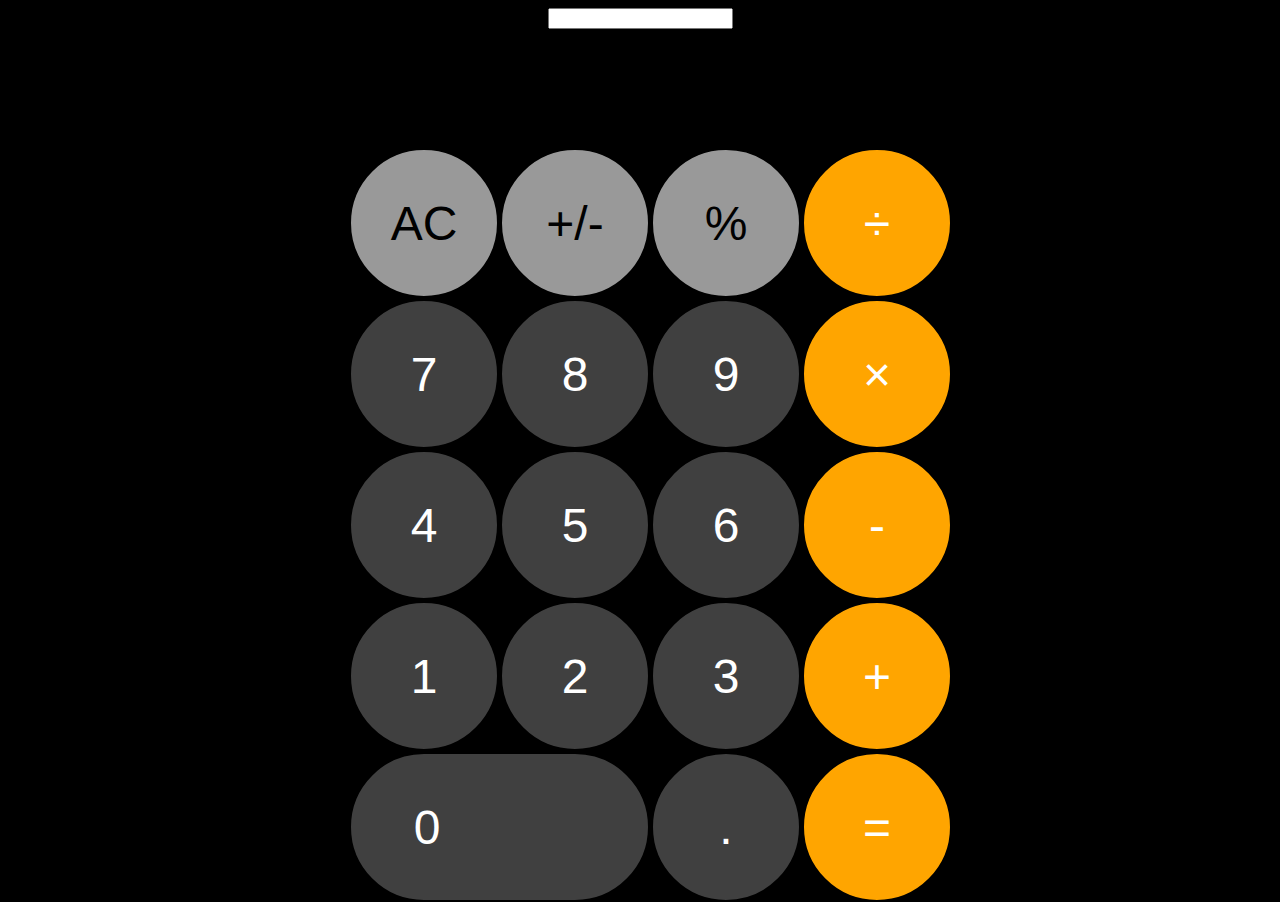
==== index.html @ a0e60fd7 "Update index.html" ====
<!DOCTYPE html>
<html>
  <head>
    <title>Pocket Calculator</title>
  <script type="text/javascript" src="pocket-calculator.js"></script>
  <link rel="stylesheet" type="text/css" href="pocket-calculator.css">
  </head>

  <body>

     <div align = "center">
      <form name = "form">
        <input class = "textview" name = "textview">
      </form>
    </div>

    <button id="decimalButton" class="calc-buttons">.</button>
    <button id="buttonNum0" class="zero-button">0</button>
    <button id="buttonNum1" class="calc-buttons">1</button>
    <button id="buttonNum2" class=calc-buttons>2</button>
    <button id="buttonNum3" class=calc-buttons>3</button>
    <button id="buttonNum4" class=calc-buttons>4</button>
    <button id="buttonNum5" class=calc-buttons>5</button>
    <button id="buttonNum6" class=calc-buttons>6</button>
    <button id="buttonNum7" class="calc-buttons">7</button>
    <button id="buttonNum8" class="calc-buttons">8</button>
    <button id="buttonNum9" class="calc-buttons">9</button>
    <button id="equalButton" class="function-buttons">=</button>
    <button id="additionButton" class="function-buttons">+</button>
    <button id="subtractionButton" class=function-buttons>-</button>
    <button id="multiplcationButton" class=function-buttons>×</button>
    <button id="divisionButton" class=function-buttons>÷</button>
    <button id="clearButton" class=clear-button>AC</button>
    <button id="negativeButton" class="clear-button">+/-</button>
    <button id="percentButton" class="clear-button">%</button>

  </body>
</html>
---- pocket-calculator.css ----
#divisionButton{
  position:absolute;
  left:802px;
  top:148px;
}
#multiplcationButton{
  position:absolute;
  left:802px;
  top:299px;
}
#subtractionButton{
  position:absolute;
  left:802px;
  top:450px;
}
#additionButton{
  position:absolute;
  left:802px;
  top:601px;
}
#equalButton{
  position:absolute;
  left:802px;
  top:752px;
}
#decimalButton{
  position:absolute;
  left:651px;
  top:752px;
}
#buttonNum0{
  position:absolute;
  left:349px;
  top:752px;
}
#buttonNum1{
  position:absolute;
  left:349px;
  top:601px;
}
#buttonNum2{
  position:absolute;
  left:500px;
  top:601px;
}
#buttonNum3{
  position:absolute;
  left:651px;
  top:601px;
}
#buttonNum4{
  position:absolute;
  left:349px;
  top:450px;
}
#buttonNum5{
  position:absolute;
  left: 500px;
  top: 450px;
}
#buttonNum6{
  position:absolute;
  left:651px;
  top:450px;
}
#buttonNum7{
position:absolute;
left:349px;
top:299px;
}
#buttonNum8{
position:absolute;
left:500px;
top:299px;
}
#buttonNum9{
position:absolute;
left:651px;
top:299px;
}
#clearButton{
  position:absolute;
  left:349px;
  top:148px;
}
#negativeButton {
  position: absolute;
  left: 500px;
  top: 148px;
}
#percentButton {
  position: absolute;
  left: 651px;
  top: 148px;
}

button:hover {
  background-color: #d9d9d9;
  color: white;
  transition-duration: 0.69s;
}

body {
  background-color: black;
}

.calculator-screen {
  width: ,100%;
  font-size: 10px;
  height: 250px;
  border: none;
  background-color: black;
  color: white;
  text-align: right;
  padding-right: 20px;
  padding-left: 10px;
}

.calc-buttons{
  width:150px;
  height: 150px;
  background-color: #404040;
  color: white;
  border: 2px solid black;
  font-size: 48px;
  font-family: sans-serif;
  border-radius: 50%;
}
.zero-button{
  width:301px;
  height: 150px;
  background-color:  #404040;
  color: white;
  border: 2px solid black;
  font-size: 48px;
  font-family: sans-serif;
  border-radius: 75px;
  text-indent: -145px;
}
.function-buttons{
  width:150px;
  height: 150px;
  background-color: orange;
  color: white;
  border: 2px solid black;
  font-size: 48px;
  font-family: sans-serif;
  border-radius: 50%;
}
.clear-button{
  width:150px;
  height: 150px;
  background-color: #999999;
  color: black;
  border: 2px solid black;
  font-size: 48px;
  border-radius: 50%;
  font-family: sans-serif;
}
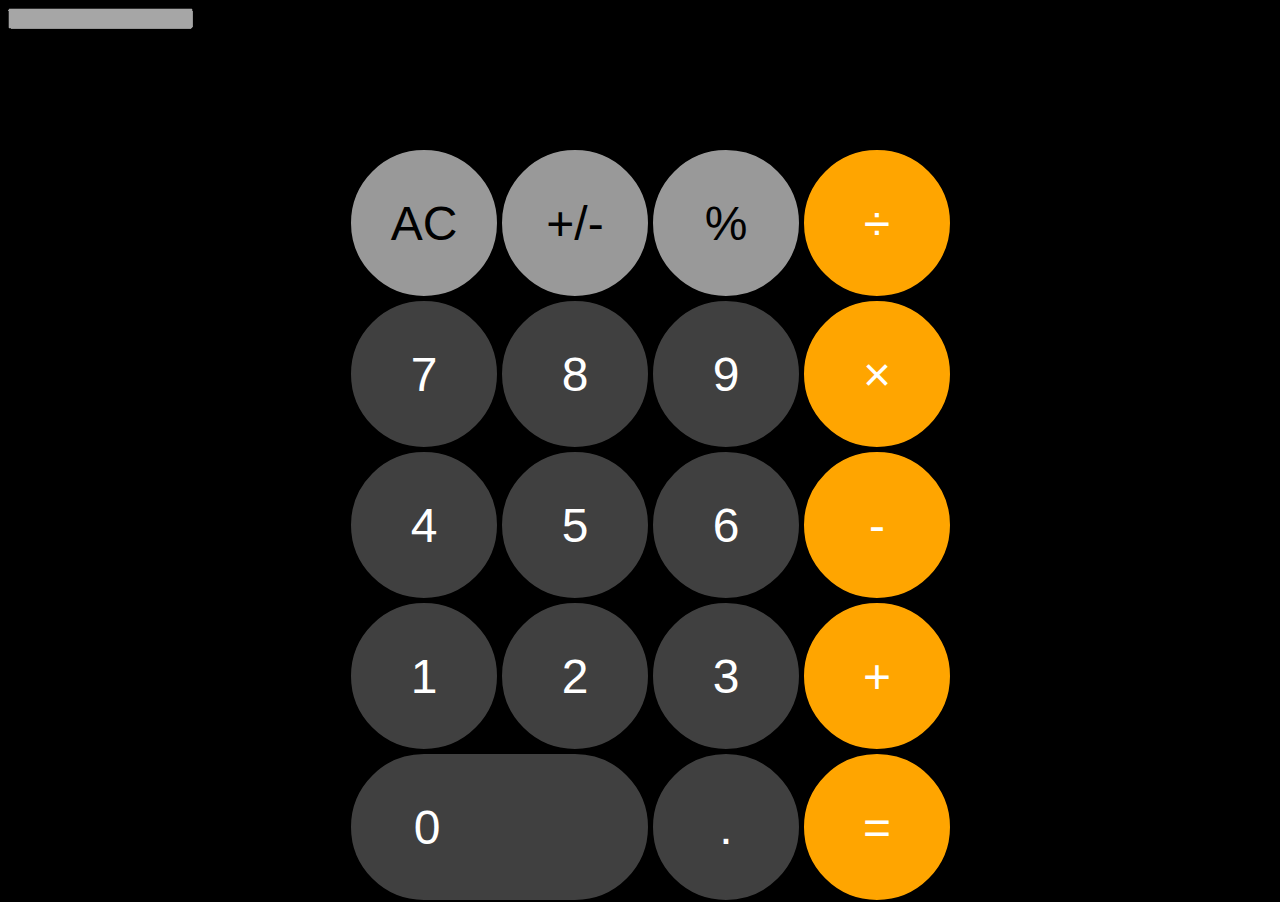
==== commit 77d6010f: "finished all buttons" ====
--- a/index.html
+++ b/index.html
@@ -8,11 +8,11 @@
 
   <body>
 
-     <div align = "center">
-      <form name = "form">
-        <input class = "textview" name = "textview">
+      <div class=calculator>
+      <form name="calc">
+        <input name="display" disabled >
       </form>
-    </div>
+      </div>
 
     <button id="decimalButton" class="calc-buttons">.</button>
     <button id="buttonNum0" class="zero-button">0</button>
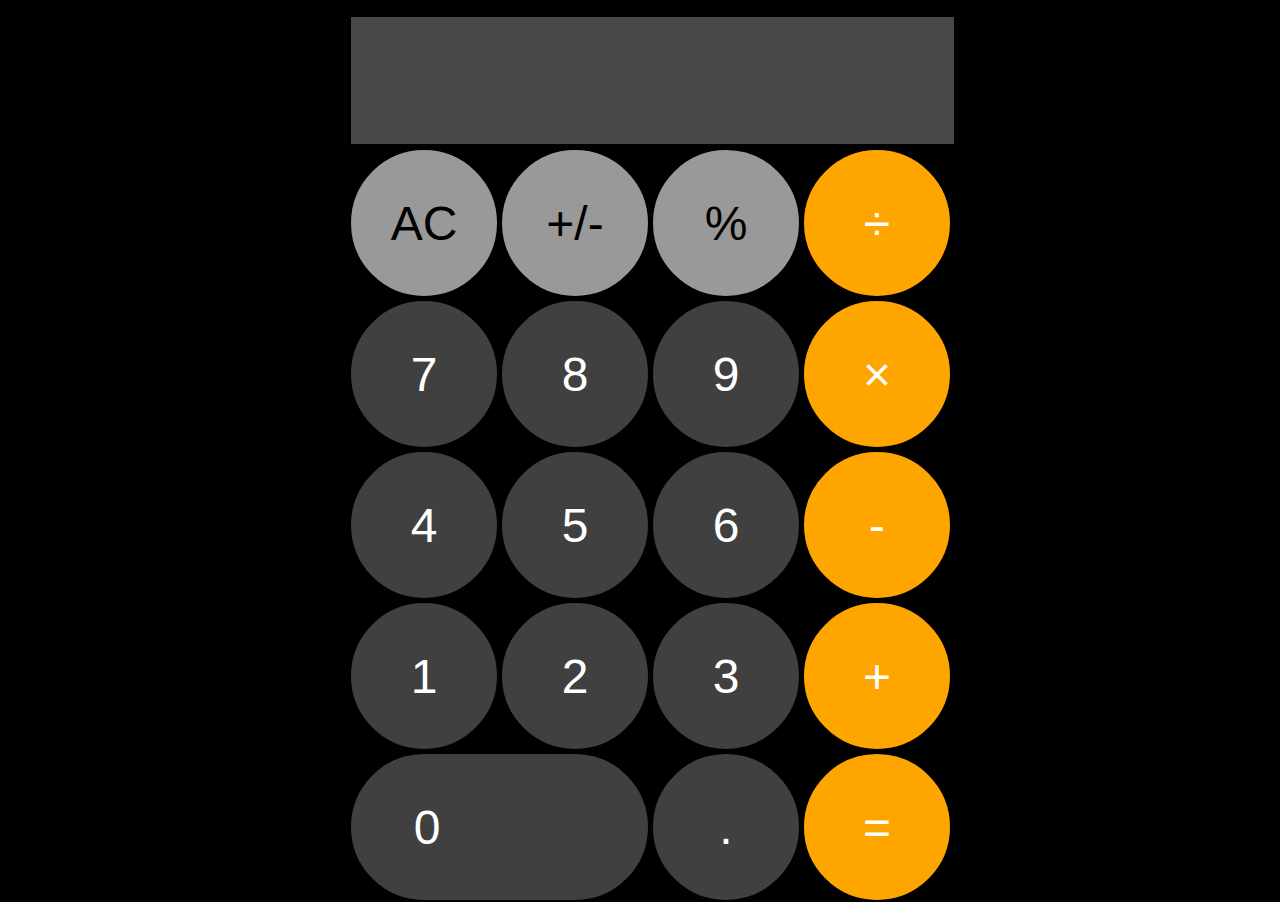
==== commit 3a74f279: "started adding js" ====
--- a/index.html
+++ b/index.html
@@ -14,23 +14,23 @@
       </form>
       </div>
 
-    <button id="decimalButton" class="calc-buttons">.</button>
-    <button id="buttonNum0" class="zero-button">0</button>
-    <button id="buttonNum1" class="calc-buttons">1</button>
-    <button id="buttonNum2" class=calc-buttons>2</button>
-    <button id="buttonNum3" class=calc-buttons>3</button>
-    <button id="buttonNum4" class=calc-buttons>4</button>
-    <button id="buttonNum5" class=calc-buttons>5</button>
-    <button id="buttonNum6" class=calc-buttons>6</button>
-    <button id="buttonNum7" class="calc-buttons">7</button>
-    <button id="buttonNum8" class="calc-buttons">8</button>
-    <button id="buttonNum9" class="calc-buttons">9</button>
-    <button id="equalButton" class="function-buttons">=</button>
-    <button id="additionButton" class="function-buttons">+</button>
-    <button id="subtractionButton" class=function-buttons>-</button>
-    <button id="multiplcationButton" class=function-buttons>×</button>
-    <button id="divisionButton" class=function-buttons>÷</button>
-    <button id="clearButton" class=clear-button>AC</button>
+   <button id="decimalButton" class="calc-buttons" onclick="insert('.')">.</button>
+    <button id="buttonNum0" class=zero-button onclick="insert(0)">0</button>
+    <button id="buttonNum1" class="calc-buttons" onclick="insert(1)">1</button>
+    <button id="buttonNum2" class=calc-buttons onclick="insert(2)">2</button>
+    <button id="buttonNum3" class=calc-buttons onclick="insert(3)">3</button>
+    <button id="buttonNum4" class=calc-buttons onclick="insert(4)">4</button>
+    <button id="buttonNum5" class=calc-buttons onclick="insert(5)">5</button>
+    <button id="buttonNum6" class=calc-buttons onclick="insert(6)">6</button>
+    <button id="buttonNum7" class="calc-buttons" onclick="insert(7)">7</button>
+    <button id="buttonNum8" class="calc-buttons"onclick="insert(8)">8</button>
+    <button id="buttonNum9" class="calc-buttons"onclick="insert(9)">9</button>
+    <button id="equalButton" class="function-buttons" onclick="equal()">=</button>
+    <button id="additionButton" class="function-buttons" onclick="insert('+')">+</button>
+    <button id="subtractionButton" class=function-buttons onclick="insert('-')">-</button>
+    <button id="multiplcationButton" class=function-buttons onclick="insert('*')">×</button>
+    <button id="divisionButton" class=function-buttons onclick="insert('/')">÷</button>
+    <button id="clearButton" class=clear-button onclick="clearCalc()">AC</button>
     <button id="negativeButton" class="clear-button">+/-</button>
     <button id="percentButton" class="clear-button">%</button>
 
--- a/pocket-calculator.css
+++ b/pocket-calculator.css
@@ -157,3 +157,15 @@
   border-radius: 50%;
   font-family: sans-serif;
 }
+
+input{
+  width:599px;
+  height:125px;
+  position:absolute;
+  left:349px;
+  top:15px;
+  text-align: right;
+  font-size: 60px;
+  color:black;
+  border: solid black 2px;
+}
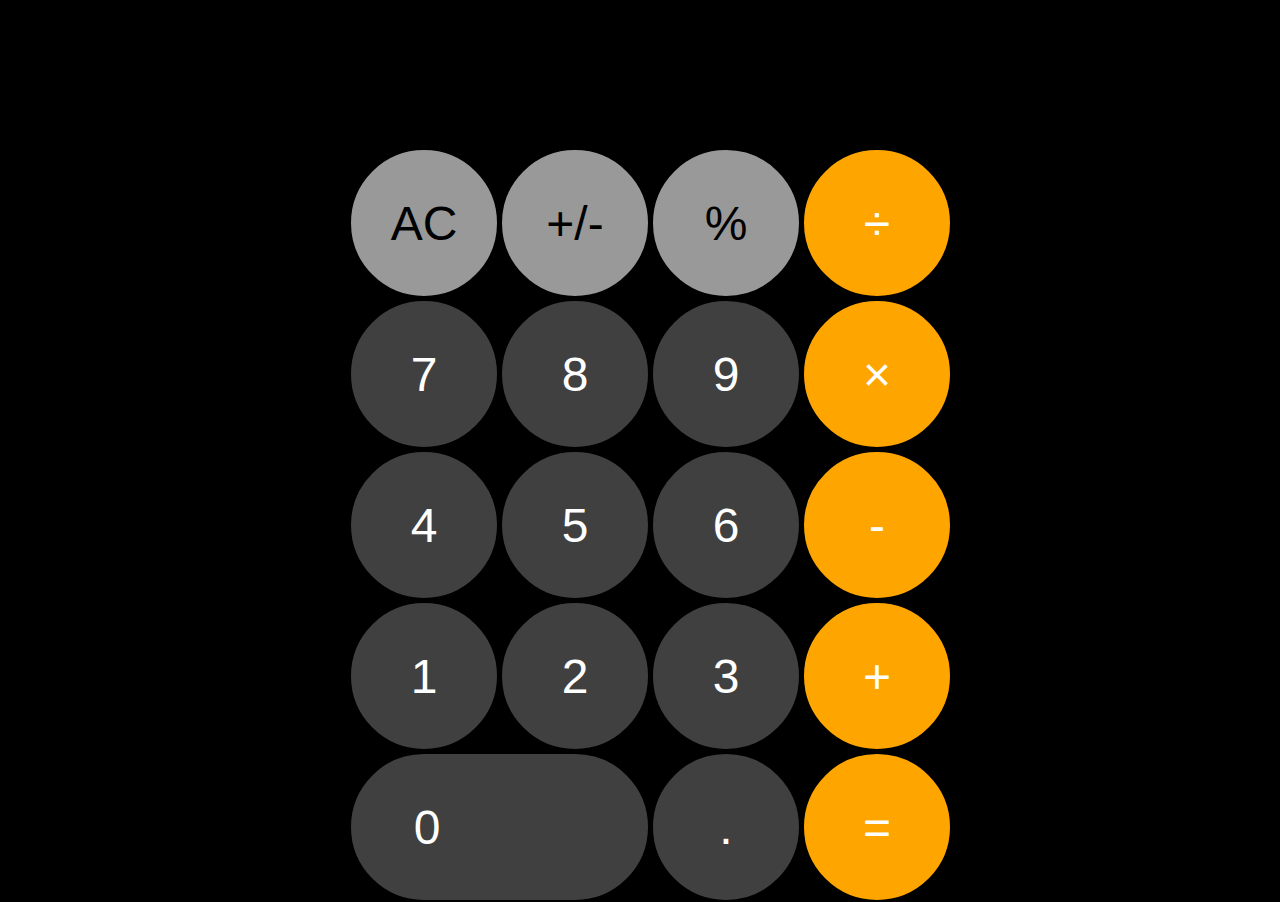
==== commit a00cd1a3: "display change" ====
--- a/index.html
+++ b/index.html
@@ -8,7 +8,7 @@
 
   <body>
 
-      <div class=calculator>
+      <div class=calculator-screen>
       <form name="calc">
         <input name="display" disabled >
       </form>
--- a/pocket-calculator.css
+++ b/pocket-calculator.css
@@ -104,18 +104,6 @@
   background-color: black;
 }
 
-.calculator-screen {
-  width: ,100%;
-  font-size: 10px;
-  height: 250px;
-  border: none;
-  background-color: black;
-  color: white;
-  text-align: right;
-  padding-right: 20px;
-  padding-left: 10px;
-}
-
 .calc-buttons{
   width:150px;
   height: 150px;
@@ -166,6 +154,7 @@
   top:15px;
   text-align: right;
   font-size: 60px;
-  color:black;
+  color:white;
   border: solid black 2px;
+  background-color: black;
 }
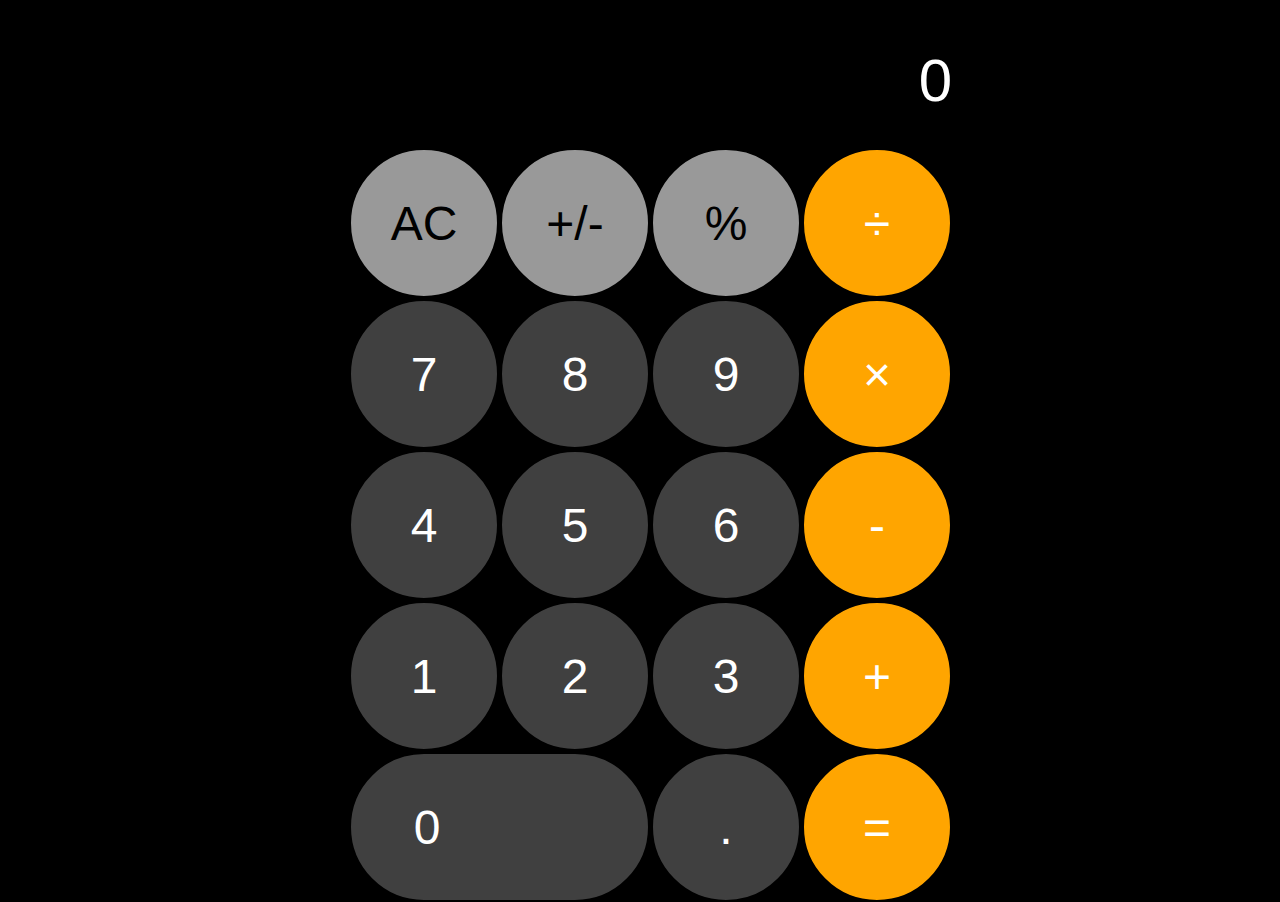
==== commit 3102ee43: "almost done" ====
--- a/index.html
+++ b/index.html
@@ -6,9 +6,9 @@
   <link rel="stylesheet" type="text/css" href="pocket-calculator.css">
   </head>
 
-  <body>
+  <body onload="clearCalc()">
 
-      <div class=calculator-screen>
+      <div class=calculator>
       <form name="calc">
         <input name="display" disabled >
       </form>
@@ -31,8 +31,8 @@
     <button id="multiplcationButton" class=function-buttons onclick="insert('*')">×</button>
     <button id="divisionButton" class=function-buttons onclick="insert('/')">÷</button>
     <button id="clearButton" class=clear-button onclick="clearCalc()">AC</button>
-    <button id="negativeButton" class="clear-button">+/-</button>
-    <button id="percentButton" class="clear-button">%</button>
+    <button id="negativeButton" class="clear-button" onclick="numberNegation()">+/-</button>
+    <button id="percentButton" class="clear-button" onclick="numberPercentage()">%</button>
 
   </body>
 </html>
--- a/pocket-calculator.css
+++ b/pocket-calculator.css
@@ -1,3 +1,8 @@
+#piButton{
+  position: absolute;
+  top: 148px;
+  left: 190px;
+}
 #divisionButton{
   position:absolute;
   left:802px;
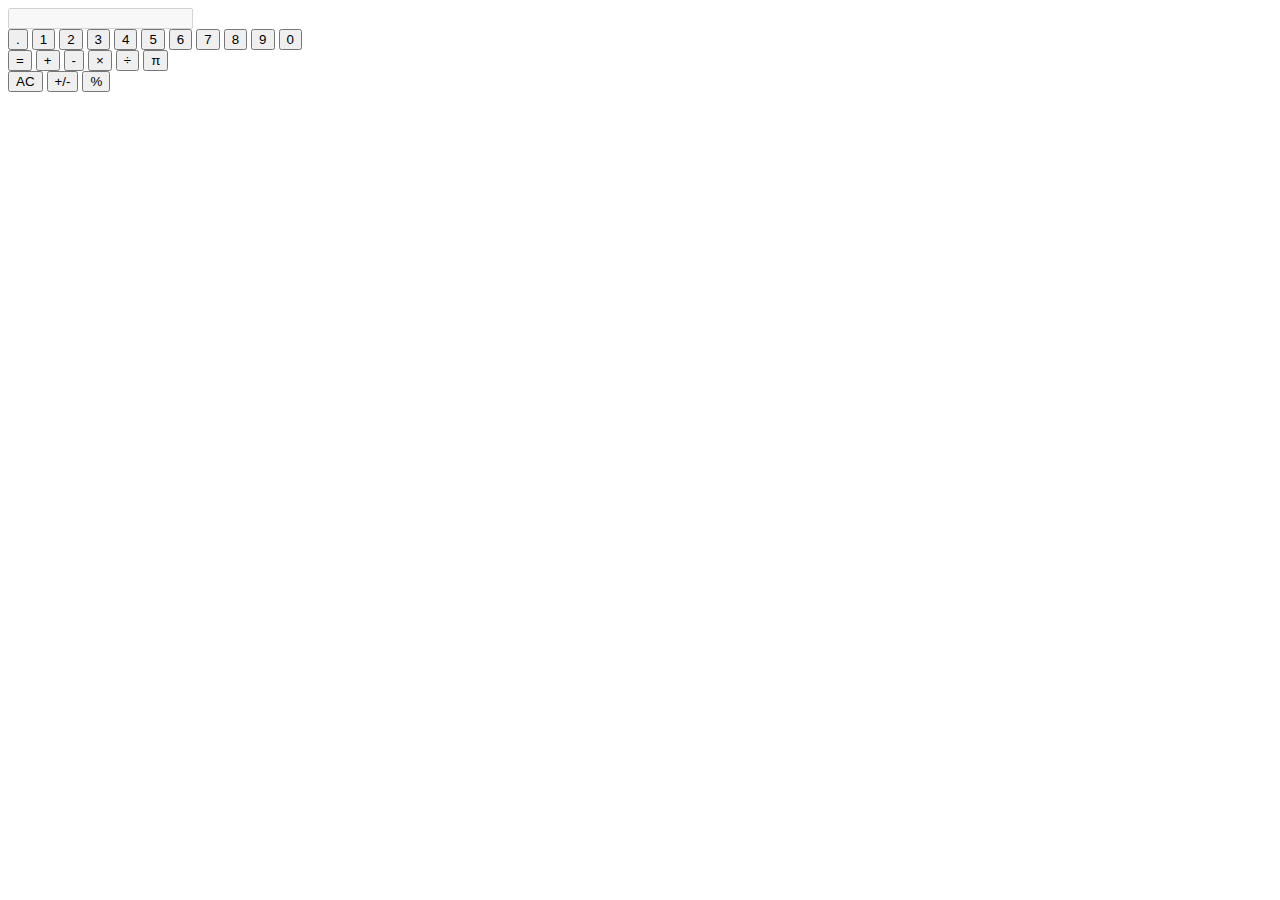
==== commit cd5f55c2: "minor errors here and there but done" ====
--- a/index.html
+++ b/index.html
@@ -2,37 +2,45 @@
 <html>
   <head>
     <title>Pocket Calculator</title>
-  <script type="text/javascript" src="pocket-calculator.js"></script>
-  <link rel="stylesheet" type="text/css" href="pocket-calculator.css">
+  <script type="text/javascript" src="fake.js"></script>
+  <link rel="stylesheet" type="text/css" href="fake.css">
   </head>
 
-  <body onload="clearCalc()">
-
-      <div class=calculator>
+  <body onload="displayClear()">
+    <div class=calculator>
       <form name="calc">
-        <input name="display" disabled >
+        <input name="display" disabled>
       </form>
       </div>
 
-   <button id="decimalButton" class="calc-buttons" onclick="insert('.')">.</button>
-    <button id="buttonNum0" class=zero-button onclick="insert(0)">0</button>
-    <button id="buttonNum1" class="calc-buttons" onclick="insert(1)">1</button>
-    <button id="buttonNum2" class=calc-buttons onclick="insert(2)">2</button>
-    <button id="buttonNum3" class=calc-buttons onclick="insert(3)">3</button>
-    <button id="buttonNum4" class=calc-buttons onclick="insert(4)">4</button>
-    <button id="buttonNum5" class=calc-buttons onclick="insert(5)">5</button>
-    <button id="buttonNum6" class=calc-buttons onclick="insert(6)">6</button>
-    <button id="buttonNum7" class="calc-buttons" onclick="insert(7)">7</button>
-    <button id="buttonNum8" class="calc-buttons"onclick="insert(8)">8</button>
-    <button id="buttonNum9" class="calc-buttons"onclick="insert(9)">9</button>
-    <button id="equalButton" class="function-buttons" onclick="equal()">=</button>
-    <button id="additionButton" class="function-buttons" onclick="insert('+')">+</button>
-    <button id="subtractionButton" class=function-buttons onclick="insert('-')">-</button>
-    <button id="multiplcationButton" class=function-buttons onclick="insert('*')">×</button>
-    <button id="divisionButton" class=function-buttons onclick="insert('/')">÷</button>
-    <button id="clearButton" class=clear-button onclick="clearCalc()">AC</button>
-    <button id="negativeButton" class="clear-button" onclick="numberNegation()">+/-</button>
-    <button id="percentButton" class="clear-button" onclick="numberPercentage()">%</button>
+
+    <div class="core-buttons">
+      <button id="deciButton" class="calc-buttons" onclick="deciInsert('.');">.</button>
+    <button id="buttonNumber1" class="calc-buttons" onclick="number(1)">1</button>
+    <button id="buttonNumber2" class=calc-buttons onclick="number(2)">2</button>
+    <button id="buttonNumber3" class=calc-buttons onclick="number(3)">3</button>
+    <button id="buttonNumber4" class=calc-buttons onclick="number(4)">4</button>
+    <button id="buttonNumber5" class=calc-buttons onclick="number(5)">5</button>
+    <button id="buttonNumber6" class=calc-buttons onclick="number(6)">6</button>
+    <button id="buttonNumber7" class="calc-buttons" onclick="number(7)">7</button>
+    <button id="buttonNumber8" class="calc-buttons"onclick="number(8)">8</button>
+    <button id="buttonNumber9" class="calc-buttons"onclick="number(9)">9</button>
+    <button id="buttonNumber0" class=zero-button onclick="number(0)">0</button>
+    </div>
+    <div class="right-side-buttons">
+    <button id="equalButton" class="function-buttons" onclick="equalsButton();">=</button>
+    <button id="addiButton" class="function-buttons" onclick="number('+'); clearDisplayWithSign();">+</button>
+    <button id="subtrButton" class=function-buttons onclick="number('-'); clearDisplayWithSign();">-</button>
+    <button id="multipButton" class=function-buttons onclick="number('*'); clearDisplayWithSign();">×</button>
+    <button id="divideButton" class=function-buttons onclick="number('/'); clearDisplayWithSign();">÷</button>
+    <button id ="piButton" class=function-buttons onclick=piNumber(3.1415926)>π</button>
+    </div>
+    <div class="top-row-buttons">
+    <button id="acButton" class="clear-button" onclick="displayClear()">AC</button>
+    <button id="negateButton" class="last-buttons" onclick="negativeNumber();">+/-</button>
+    <button id="percentButton" class="last-buttons" onclick="percentOfNumber();">%</button>
+    <div>
+
 
   </body>
-</html>
+</html
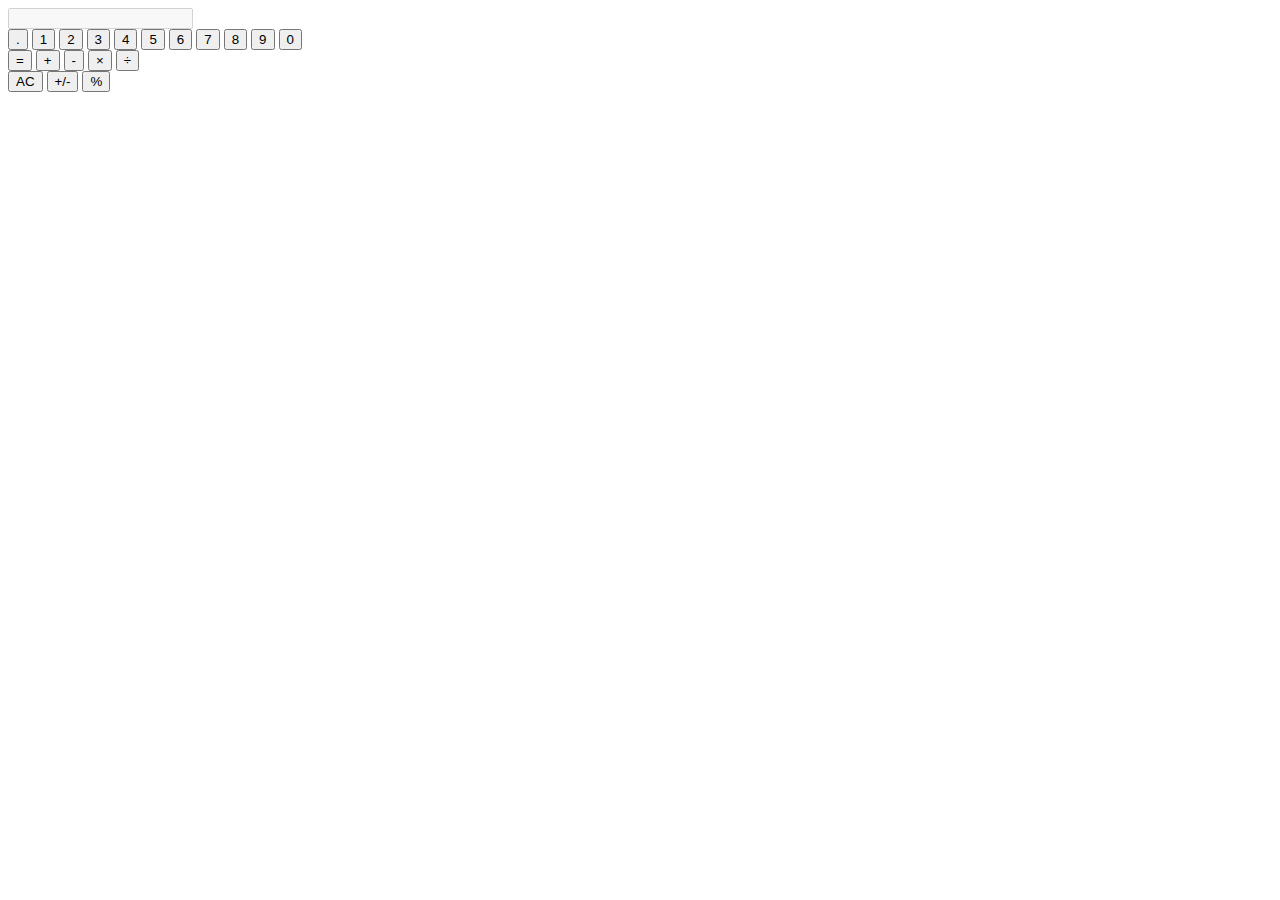
==== commit 75cc87a4: "update" ====
--- a/index.html
+++ b/index.html
@@ -33,7 +33,7 @@
     <button id="subtrButton" class=function-buttons onclick="number('-'); clearDisplayWithSign();">-</button>
     <button id="multipButton" class=function-buttons onclick="number('*'); clearDisplayWithSign();">×</button>
     <button id="divideButton" class=function-buttons onclick="number('/'); clearDisplayWithSign();">÷</button>
-    <button id ="piButton" class=function-buttons onclick=piNumber(3.1415926)>π</button>
+    
     </div>
     <div class="top-row-buttons">
     <button id="acButton" class="clear-button" onclick="displayClear()">AC</button>
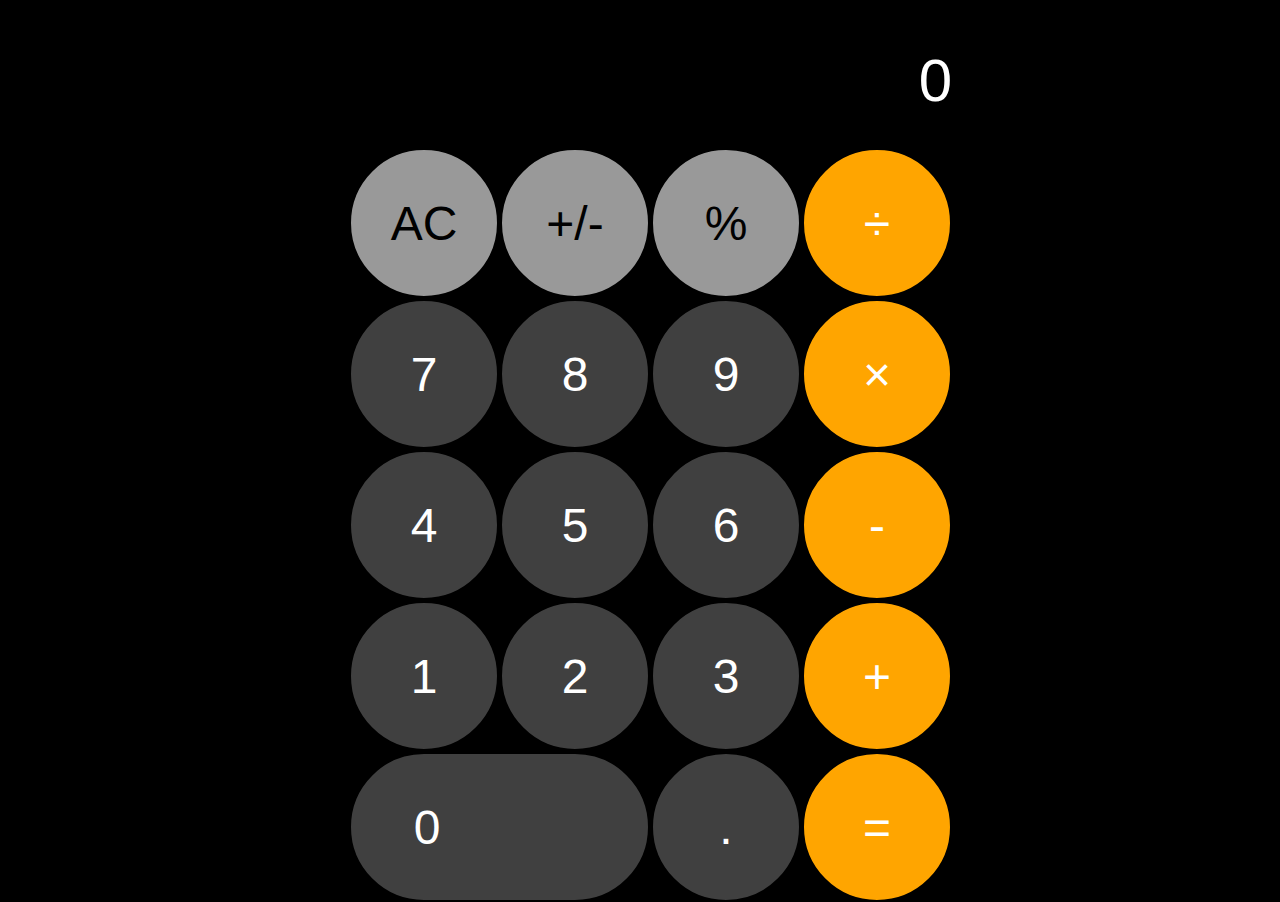
==== commit 6df7aee2: "update" ====
--- a/index.html
+++ b/index.html
@@ -2,8 +2,8 @@
 <html>
   <head>
     <title>Pocket Calculator</title>
-  <script type="text/javascript" src="fake.js"></script>
-  <link rel="stylesheet" type="text/css" href="fake.css">
+  <script type="text/javascript" src="pocket-calculator.js"></script>
+  <link rel="stylesheet" type="text/css" href="pocket-calculator.css">
   </head>
 
   <body onload="displayClear()">
@@ -33,7 +33,7 @@
     <button id="subtrButton" class=function-buttons onclick="number('-'); clearDisplayWithSign();">-</button>
     <button id="multipButton" class=function-buttons onclick="number('*'); clearDisplayWithSign();">×</button>
     <button id="divideButton" class=function-buttons onclick="number('/'); clearDisplayWithSign();">÷</button>
-    
+
     </div>
     <div class="top-row-buttons">
     <button id="acButton" class="clear-button" onclick="displayClear()">AC</button>
--- a/pocket-calculator.css
+++ b/pocket-calculator.css
@@ -0,0 +1,176 @@
+#piButton{
+  position: absolute;
+  top: 148px;
+  left: 190px;
+}
+#divideButton{
+  position:absolute;
+  left:802px;
+  top:148px;
+}
+#multipButton{
+  position:absolute;
+  left:802px;
+  top:299px;
+}
+#subtrButton{
+  position:absolute;
+  left:802px;
+  top:450px;
+}
+#addiButton{
+  position:absolute;
+  left:802px;
+  top:601px;
+}
+#equalButton{
+  position:absolute;
+  left:802px;
+  top:752px;
+}
+#deciButton{
+  position:absolute;
+  left:651px;
+  top:752px;
+}
+#buttonNumber0{
+  position:absolute;
+  left:349px;
+  top:752px;
+}
+#buttonNumber1{
+  position:absolute;
+  left:349px;
+  top:601px;
+}
+#buttonNumber2{
+  position:absolute;
+  left:500px;
+  top:601px;
+}
+#buttonNumber3{
+  position:absolute;
+  left:651px;
+  top:601px;
+}
+#buttonNumber4{
+  position:absolute;
+  left:349px;
+  top:450px;
+}
+#buttonNumber5{
+  position:absolute;
+  left: 500px;
+  top: 450px;
+}
+#buttonNumber6{
+  position:absolute;
+  left:651px;
+  top:450px;
+}
+#buttonNumber7{
+position:absolute;
+left:349px;
+top:299px;
+}
+#buttonNumber8{
+position:absolute;
+left:500px;
+top:299px;
+}
+#buttonNumber9{
+position:absolute;
+left:651px;
+top:299px;
+}
+#acButton{
+  position:absolute;
+  left:349px;
+  top:148px;
+}
+#negateButton {
+  position: absolute;
+  left: 500px;
+  top: 148px;
+}
+#percentButton {
+  position: absolute;
+  left: 651px;
+  top: 148px;
+}
+
+button:hover {
+  background-color: #d9d9d9;
+  color: white;
+  transition-duration: 0.69s;
+}
+
+body {
+  background-color: black;
+}
+
+.calc-buttons{
+  width:150px;
+  height: 150px;
+  background-color: #404040;
+  color: white;
+  border: 2px solid black;
+  font-size: 48px;
+  font-family: sans-serif;
+  border-radius: 50%;
+}
+.zero-button{
+  width:301px;
+  height: 150px;
+  background-color:  #404040;
+  color: white;
+  border: 2px solid black;
+  font-size: 48px;
+  font-family: sans-serif;
+  border-radius: 75px;
+  text-indent: -145px;
+}
+.function-buttons{
+  width:150px;
+  height: 150px;
+  background-color: orange;
+  color: white;
+  border: 2px solid black;
+  font-size: 48px;
+  font-family: sans-serif;
+  border-radius: 50%;
+}
+.clear-button{
+  width:150px;
+  height: 150px;
+  background-color: #999999;
+  color: black;
+  border: 2px solid black;
+  font-size: 48px;
+  border-radius: 50%;
+  font-family: sans-serif;
+}
+
+.last-buttons{
+  width:150px;
+  height: 150px;
+  background-color: #999999;
+  color: black;
+  border: 2px solid black;
+  font-size: 48px;
+  border-radius: 50%;
+  font-family: sans-serif;
+}
+
+input{
+  width:599px;
+  height:125px;
+  position:absolute;
+  left:349px;
+  top:15px;
+  text-align: right;
+  font-size: 60px;
+  color:white;
+  border: solid black 2px;
+  background-color: black;
+}
